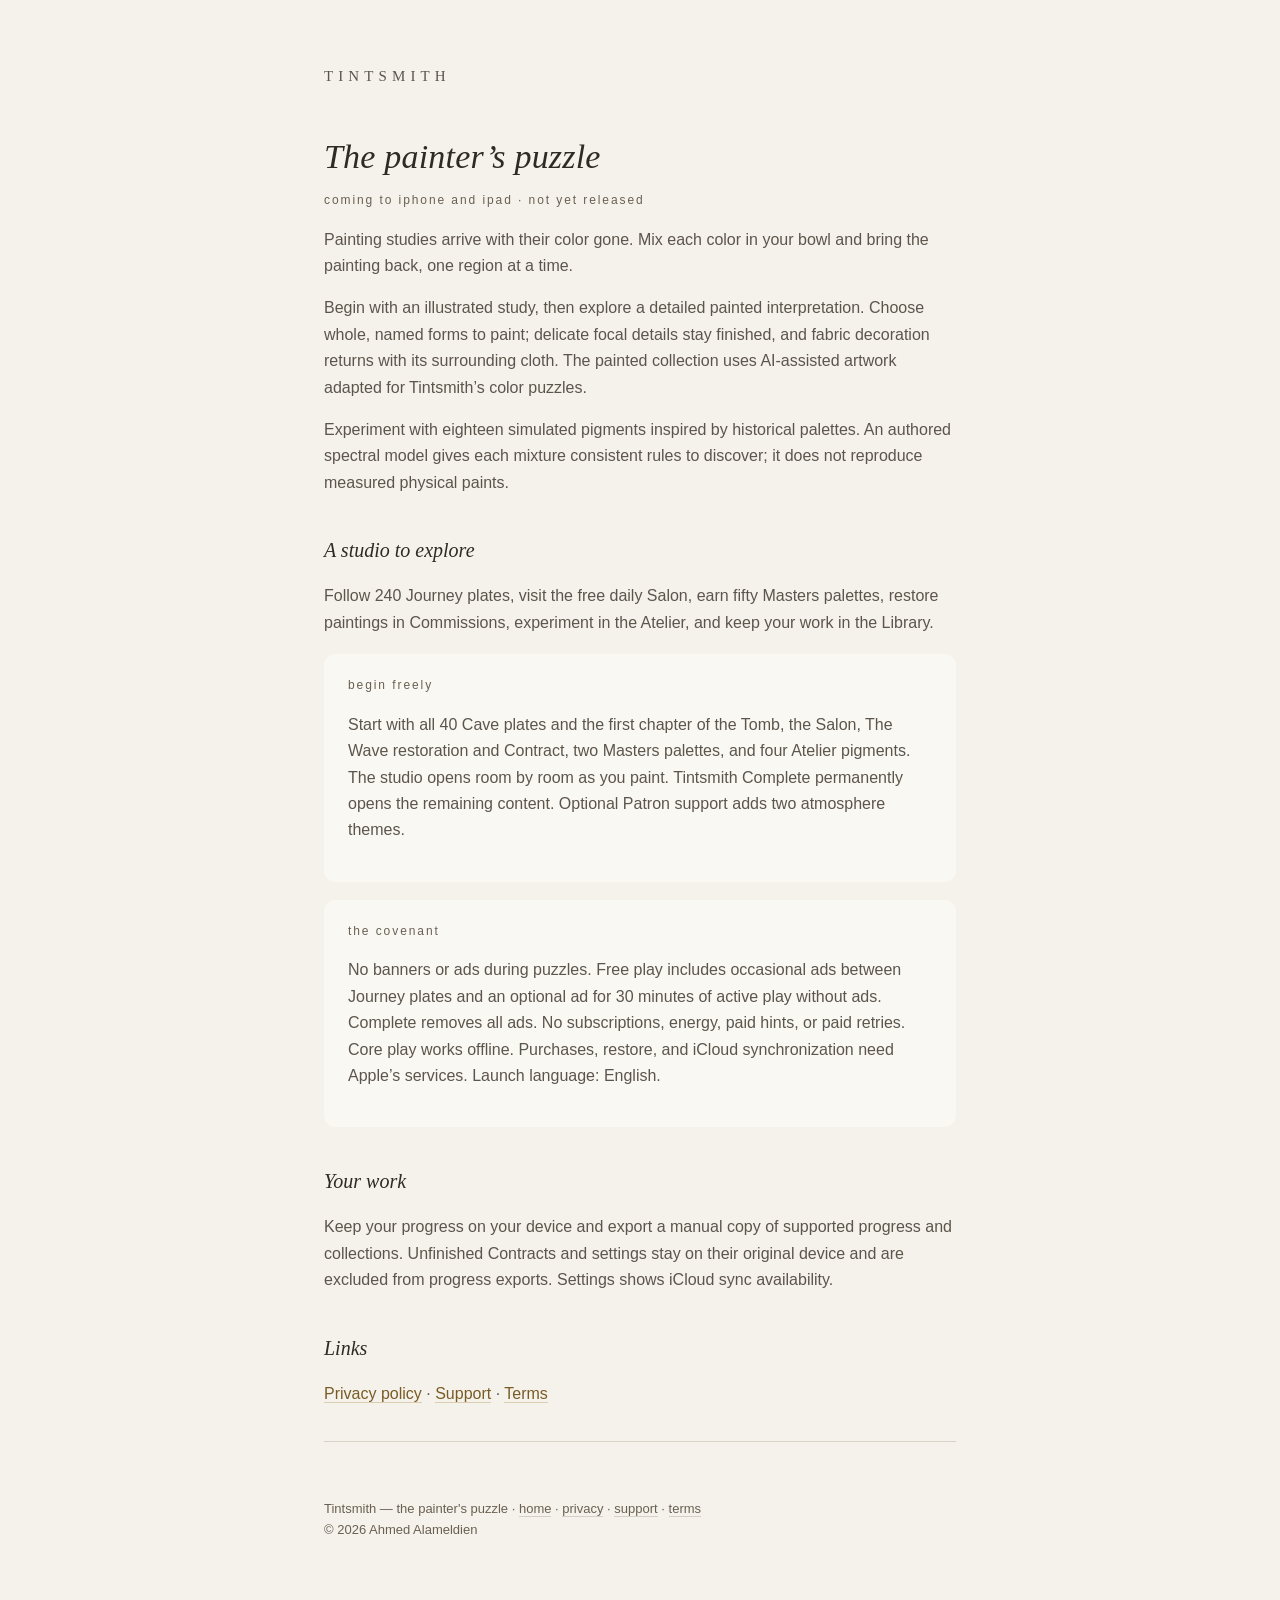
==== index.html @ 97b1e1a6 "Publish reviewed Tintsmith homepage and stylesheet" ====
<!doctype html><html lang="en"><head>
<meta charset="utf-8"><meta name="viewport" content="width=device-width,initial-scale=1">
<title>Tintsmith · The Painter's Puzzle</title><link rel="stylesheet" href="./_style.css">
</head><body><main class="wrap">
<p class="mark">Tintsmith</p>
<h1>The painter’s puzzle</h1>
<p class="label">Coming to iPhone and iPad · not yet released</p>
<p>Painting studies arrive with their color gone. Mix each color in your bowl and bring the painting back, one region at a time.</p>
<p>Begin with an illustrated study, then explore a detailed painted interpretation. Choose whole, named forms to paint; delicate focal details stay finished, and fabric decoration returns with its surrounding cloth. The painted collection uses AI-assisted artwork adapted for Tintsmith’s color puzzles.</p>
<p>Experiment with eighteen simulated pigments inspired by historical palettes. An authored spectral model gives each mixture consistent rules to discover; it does not reproduce measured physical paints.</p>
<h2>A studio to explore</h2>
<p>Follow 240 Journey plates, visit the free daily Salon, earn fifty Masters palettes, restore paintings in Commissions, experiment in the Atelier, and keep your work in the Library.</p>
<div class="card"><p class="label">begin freely</p>
<p>Start with all 40 Cave plates and the first chapter of the Tomb, the Salon, The Wave restoration and Contract, two Masters palettes, and four Atelier pigments. The studio opens room by room as you paint. Tintsmith Complete permanently opens the remaining content. Optional Patron support adds two atmosphere themes.</p></div>
<div class="card"><p class="label">the covenant</p>
<p>No banners or ads during puzzles. Free play includes occasional ads between Journey plates and an optional ad for 30 minutes of active play without ads. Complete removes all ads. No subscriptions, energy, paid hints, or paid retries. Core play works offline. Purchases, restore, and iCloud synchronization need Apple’s services. Launch language: English.</p></div>
<h2>Your work</h2>
<p>Keep your progress on your device and export a manual copy of supported progress and collections. Unfinished Contracts and settings stay on their original device and are excluded from progress exports. Settings shows iCloud sync availability.</p>
<h2>Links</h2>
<p><a href="./privacy/">Privacy policy</a> · <a href="./support/">Support</a> · <a href="./terms/">Terms</a></p>
<div class="rule"></div>
<footer>Tintsmith — the painter's puzzle · <a href="./">home</a> · <a href="./privacy/">privacy</a> · <a href="./support/">support</a> · <a href="./terms/">terms</a><br>© 2026 Ahmed Alameldien</footer>
</main></body></html>
---- _style.css ----
:root{--paper:#f5f2eb;--card:#faf8f3;--ink:#2e2a26;--soft:#5c554c;--faint:#696052;--gold:#785b25;--rule:#d9d2c6}
*{box-sizing:border-box}
body{margin:0;background:var(--paper);color:var(--ink);
  font:16px/1.65 -apple-system,BlinkMacSystemFont,"Segoe UI",Helvetica,Arial,sans-serif;
  -webkit-font-smoothing:antialiased}
.wrap{max-width:680px;margin:0 auto;padding:64px 24px 96px}
h1{font-family:Georgia,"Times New Roman",serif;font-style:italic;font-weight:500;
  font-size:34px;letter-spacing:.2px;margin:0 0 6px}
.mark{font-family:Georgia,serif;letter-spacing:.34em;text-transform:uppercase;
  font-size:15px;color:var(--soft);margin:0 0 40px}
h2{font-family:Georgia,serif;font-style:italic;font-weight:500;font-size:20px;margin:38px 0 10px}
p,li{color:var(--soft)}
a{color:var(--gold);text-decoration:none;border-bottom:1px solid rgba(168,134,63,.35)}
a:hover{border-bottom-color:var(--gold)}
.rule{height:1px;background:var(--rule);margin:34px 0}
.card{background:var(--card);border-radius:12px;padding:22px 24px;margin:18px 0}
.label{text-transform:lowercase;letter-spacing:.16em;font-size:12px;color:var(--faint);margin:0 0 8px}
footer{margin-top:56px;font-size:13px;color:var(--faint)}
footer a{color:var(--faint);border-bottom-color:rgba(139,130,118,.3)}
@media(prefers-color-scheme:dark){
  :root{--paper:#17150f;--card:#1f1c16;--ink:#efe9dd;--soft:#c3bbac;--faint:#aaa18f;--gold:#c4a159;--rule:#2f2b23}
}
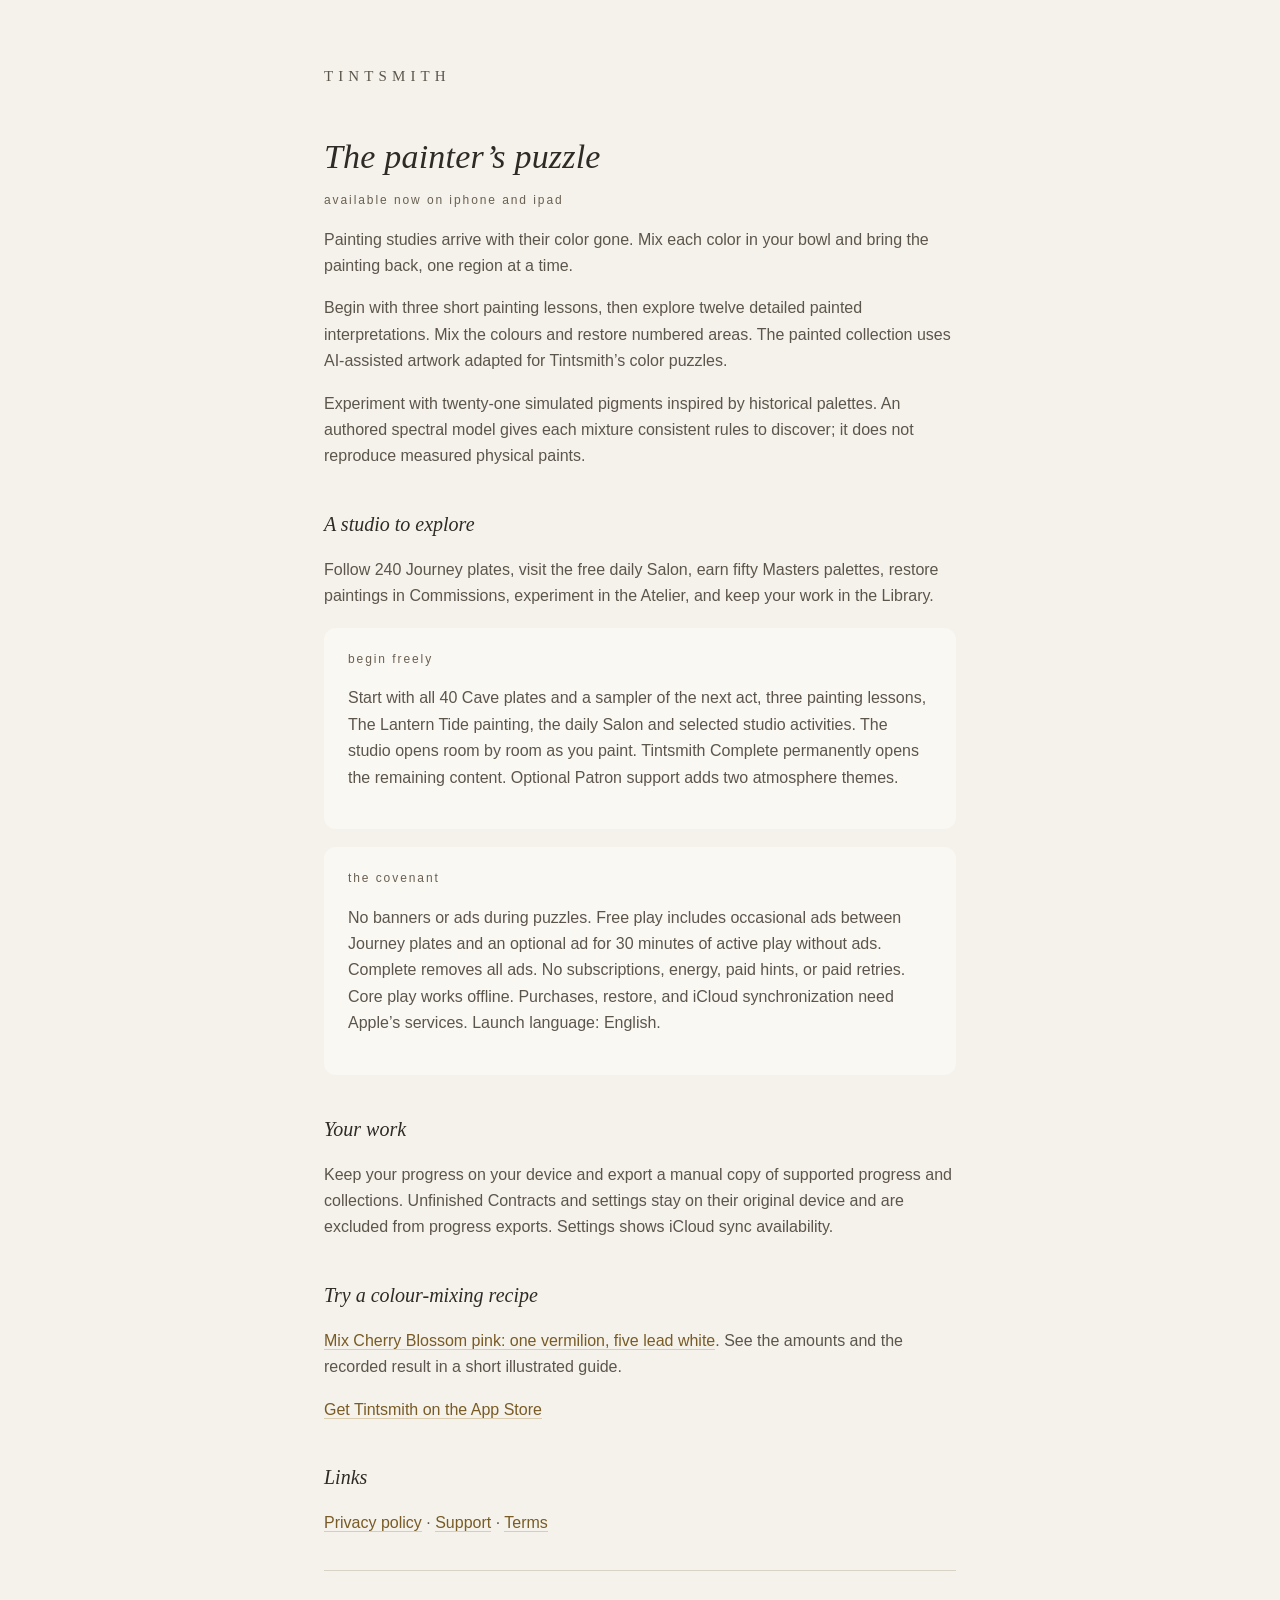
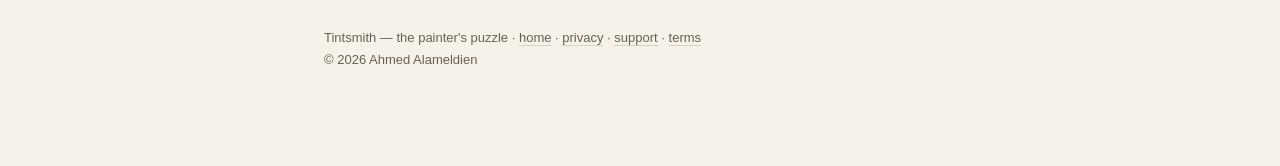
==== commit 37ef5da9: "Publish verified Cherry Blossom mixing guide and refresh launch copy" ====
--- a/index.html
+++ b/index.html
@@ -4,18 +4,21 @@
 </head><body><main class="wrap">
 <p class="mark">Tintsmith</p>
 <h1>The painter’s puzzle</h1>
-<p class="label">Coming to iPhone and iPad · not yet released</p>
+<p class="label">Available now on iPhone and iPad</p>
 <p>Painting studies arrive with their color gone. Mix each color in your bowl and bring the painting back, one region at a time.</p>
-<p>Begin with an illustrated study, then explore a detailed painted interpretation. Choose whole, named forms to paint; delicate focal details stay finished, and fabric decoration returns with its surrounding cloth. The painted collection uses AI-assisted artwork adapted for Tintsmith’s color puzzles.</p>
-<p>Experiment with eighteen simulated pigments inspired by historical palettes. An authored spectral model gives each mixture consistent rules to discover; it does not reproduce measured physical paints.</p>
+<p>Begin with three short painting lessons, then explore twelve detailed painted interpretations. Mix the colours and restore numbered areas. The painted collection uses AI-assisted artwork adapted for Tintsmith’s color puzzles.</p>
+<p>Experiment with twenty-one simulated pigments inspired by historical palettes. An authored spectral model gives each mixture consistent rules to discover; it does not reproduce measured physical paints.</p>
 <h2>A studio to explore</h2>
 <p>Follow 240 Journey plates, visit the free daily Salon, earn fifty Masters palettes, restore paintings in Commissions, experiment in the Atelier, and keep your work in the Library.</p>
 <div class="card"><p class="label">begin freely</p>
-<p>Start with all 40 Cave plates and the first chapter of the Tomb, the Salon, The Wave restoration and Contract, two Masters palettes, and four Atelier pigments. The studio opens room by room as you paint. Tintsmith Complete permanently opens the remaining content. Optional Patron support adds two atmosphere themes.</p></div>
+<p>Start with all 40 Cave plates and a sampler of the next act, three painting lessons, The Lantern Tide painting, the daily Salon and selected studio activities. The studio opens room by room as you paint. Tintsmith Complete permanently opens the remaining content. Optional Patron support adds two atmosphere themes.</p></div>
 <div class="card"><p class="label">the covenant</p>
 <p>No banners or ads during puzzles. Free play includes occasional ads between Journey plates and an optional ad for 30 minutes of active play without ads. Complete removes all ads. No subscriptions, energy, paid hints, or paid retries. Core play works offline. Purchases, restore, and iCloud synchronization need Apple’s services. Launch language: English.</p></div>
 <h2>Your work</h2>
 <p>Keep your progress on your device and export a manual copy of supported progress and collections. Unfinished Contracts and settings stay on their original device and are excluded from progress exports. Settings shows iCloud sync availability.</p>
+<h2>Try a colour-mixing recipe</h2>
+<p><a href="./guides/cherry-blossom/">Mix Cherry Blossom pink: one vermilion, five lead white</a>. See the amounts and the recorded result in a short illustrated guide.</p>
+<p><a href="https://apps.apple.com/app/id6820236077">Get Tintsmith on the App Store</a></p>
 <h2>Links</h2>
 <p><a href="./privacy/">Privacy policy</a> · <a href="./support/">Support</a> · <a href="./terms/">Terms</a></p>
 <div class="rule"></div>
